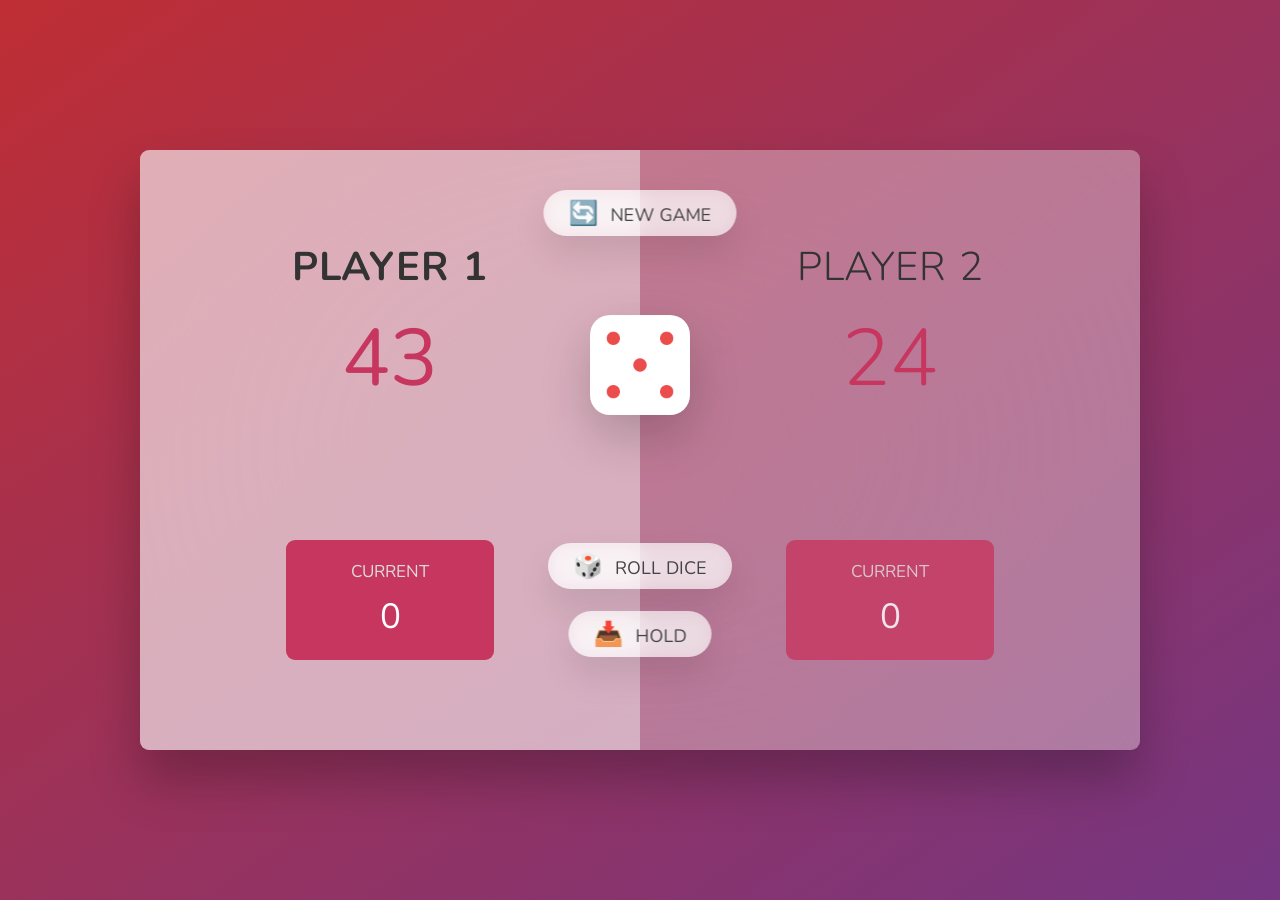
==== pig-game/index.html @ dca83696 "Add Pig Game Project to repo" ====
<!DOCTYPE html>
<html lang="en">
<head>
	<meta charset="UTF-8"/>
	<meta name="viewport" content="width=device-width, initial-scale=1.0"/>
	<meta http-equiv="X-UA-Compatible" content="ie=edge"/>
	<link rel="stylesheet" href="style.css"/>
	<title>Pig Game</title>
</head>
<body>
<main>
	<section class="player player--0 player--active">
		<h2 class="name" id="name--0">Player 1</h2>
		<p class="score" id="score--0">43</p>
		<div class="current">
			<p class="current-label">Current</p>
			<p class="current-score" id="current--0">0</p>
		</div>
	</section>
	<section class="player player--1">
		<h2 class="name" id="name--1">Player 2</h2>
		<p class="score" id="score--1">24</p>
		<div class="current">
			<p class="current-label">Current</p>
			<p class="current-score" id="current--1">0</p>
		</div>
	</section>

	<img src="dice-5.png" alt="Playing dice" class="dice"/>
	<button class="btn btn--new">🔄 New game</button>
	<button class="btn btn--roll">🎲 Roll dice</button>
	<button class="btn btn--hold">📥 Hold</button>
</main>
<script src="script.js"></script>
</body>
</html>
---- pig-game/style.css ----
@import url("https://fonts.googleapis.com/css2?family=Nunito&display=swap");

* {
	margin: 0;
	padding: 0;
	box-sizing: inherit;
}

html {
	font-size: 62.5%;
	box-sizing: border-box;
}

body {
	font-family: "Nunito", sans-serif;
	font-weight: 400;
	height: 100vh;
	color: #333;
	background-image: linear-gradient(to top left, #753682 0%, #bf2e34 100%);
	display: flex;
	align-items: center;
	justify-content: center;
}

/* LAYOUT */
main {
	position: relative;
	width: 100rem;
	height: 60rem;
	background-color: rgba(255, 255, 255, 0.35);
	backdrop-filter: blur(200px);
	filter: blur();
	box-shadow: 0 3rem 5rem rgba(0, 0, 0, 0.25);
	border-radius: 9px;
	overflow: hidden;
	display: flex;
}

.player {
	flex: 50%;
	padding: 9rem;
	display: flex;
	flex-direction: column;
	align-items: center;
	transition: all 0.75s;
}

/* ELEMENTS */
.name {
	position: relative;
	font-size: 4rem;
	text-transform: uppercase;
	letter-spacing: 1px;
	word-spacing: 2px;
	font-weight: 300;
	margin-bottom: 1rem;
}

.score {
	font-size: 8rem;
	font-weight: 300;
	color: #c7365f;
	margin-bottom: auto;
}

.player--active {
	background-color: rgba(255, 255, 255, 0.4);
}

.player--active .name {
	font-weight: 700;
}

.player--active .score {
	font-weight: 400;
}

.player--active .current {
	opacity: 1;
}

.current {
	background-color: #c7365f;
	opacity: 0.8;
	border-radius: 9px;
	color: #fff;
	width: 65%;
	padding: 2rem;
	text-align: center;
	transition: all 0.75s;
}

.current-label {
	text-transform: uppercase;
	margin-bottom: 1rem;
	font-size: 1.7rem;
	color: #ddd;
}

.current-score {
	font-size: 3.5rem;
}

/* ABSOLUTE POSITIONED ELEMENTS */
.btn {
	position: absolute;
	left: 50%;
	transform: translateX(-50%);
	color: #444;
	background: none;
	border: none;
	font-family: inherit;
	font-size: 1.8rem;
	text-transform: uppercase;
	cursor: pointer;
	font-weight: 400;
	transition: all 0.2s;

	background-color: white;
	background-color: rgba(255, 255, 255, 0.6);
	backdrop-filter: blur(10px);

	padding: 0.7rem 2.5rem;
	border-radius: 50rem;
	box-shadow: 0 1.75rem 3.5rem rgba(0, 0, 0, 0.1);
}

.btn::first-letter {
	font-size: 2.4rem;
	display: inline-block;
	margin-right: 0.7rem;
}

.btn--new {
	top: 4rem;
}

.btn--roll {
	top: 39.3rem;
}

.btn--hold {
	top: 46.1rem;
}

.btn:active {
	transform: translate(-50%, 3px);
	box-shadow: 0 1rem 2rem rgba(0, 0, 0, 0.15);
}

.btn:focus {
	outline: none;
}

.dice {
	position: absolute;
	left: 50%;
	top: 16.5rem;
	transform: translateX(-50%);
	height: 10rem;
	box-shadow: 0 2rem 5rem rgba(0, 0, 0, 0.2);
	border-radius: 2rem;
}

.dice__hidden {
	display: none;
}

.player--winner {
	background-color: #2f2f2f;
}

.player--winner .name {
	font-weight: 700;
	color: #c7365f;
}
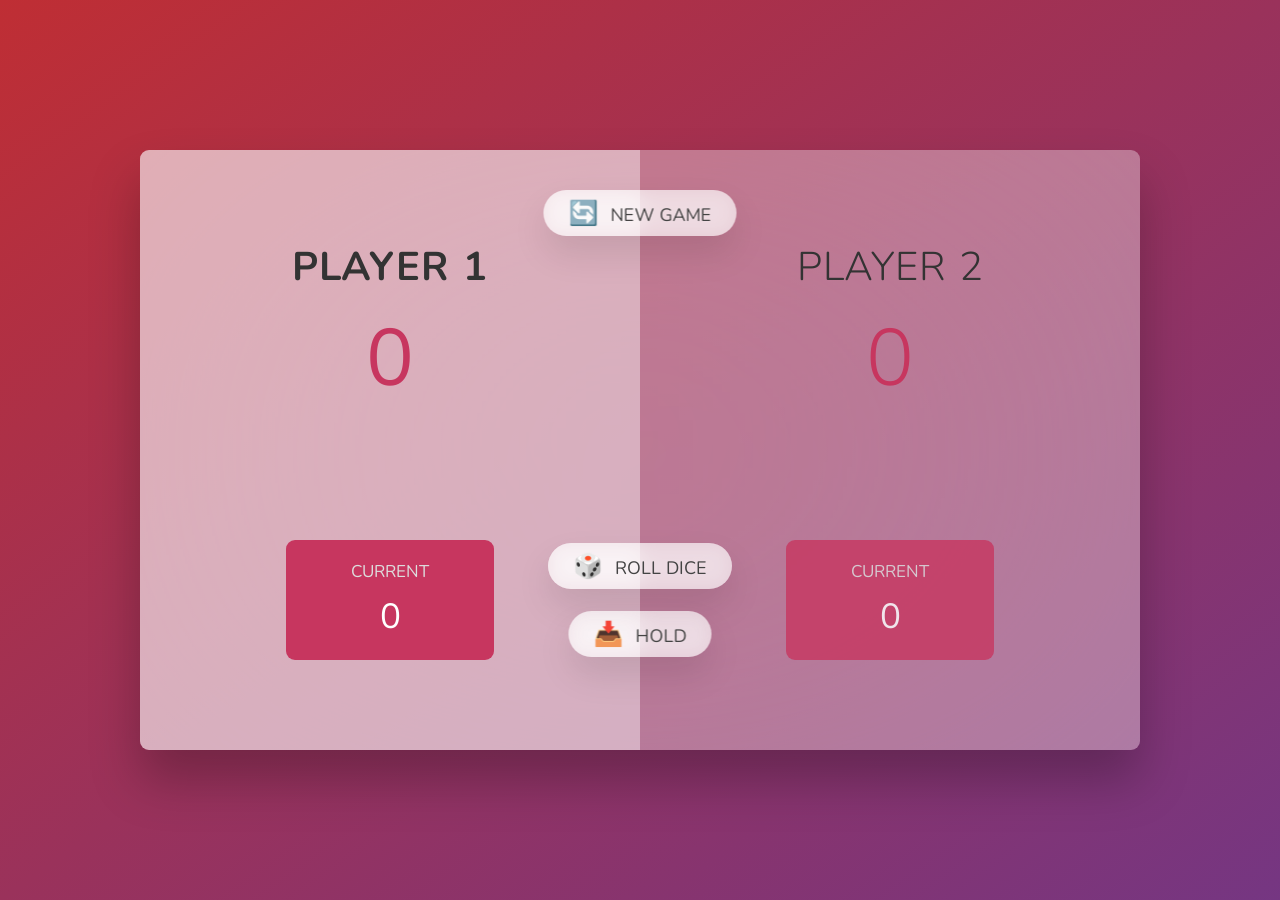
==== commit 57ea465d: "Add favicon" ====
--- a/pig-game/index.html
+++ b/pig-game/index.html
@@ -5,6 +5,10 @@
 	<meta name="viewport" content="width=device-width, initial-scale=1.0"/>
 	<meta http-equiv="X-UA-Compatible" content="ie=edge"/>
 	<link rel="stylesheet" href="style.css"/>
+	<link rel="apple-touch-icon" sizes="180x180" href="favicon/apple-touch-icon.png">
+	<link rel="icon" type="image/png" sizes="32x32" href="favicon/favicon-32x32.png">
+	<link rel="icon" type="image/png" sizes="16x16" href="favicon/favicon-16x16.png">
+	<link rel="manifest" href="favicon/site.webmanifest">
 	<title>Pig Game</title>
 </head>
 <body>
